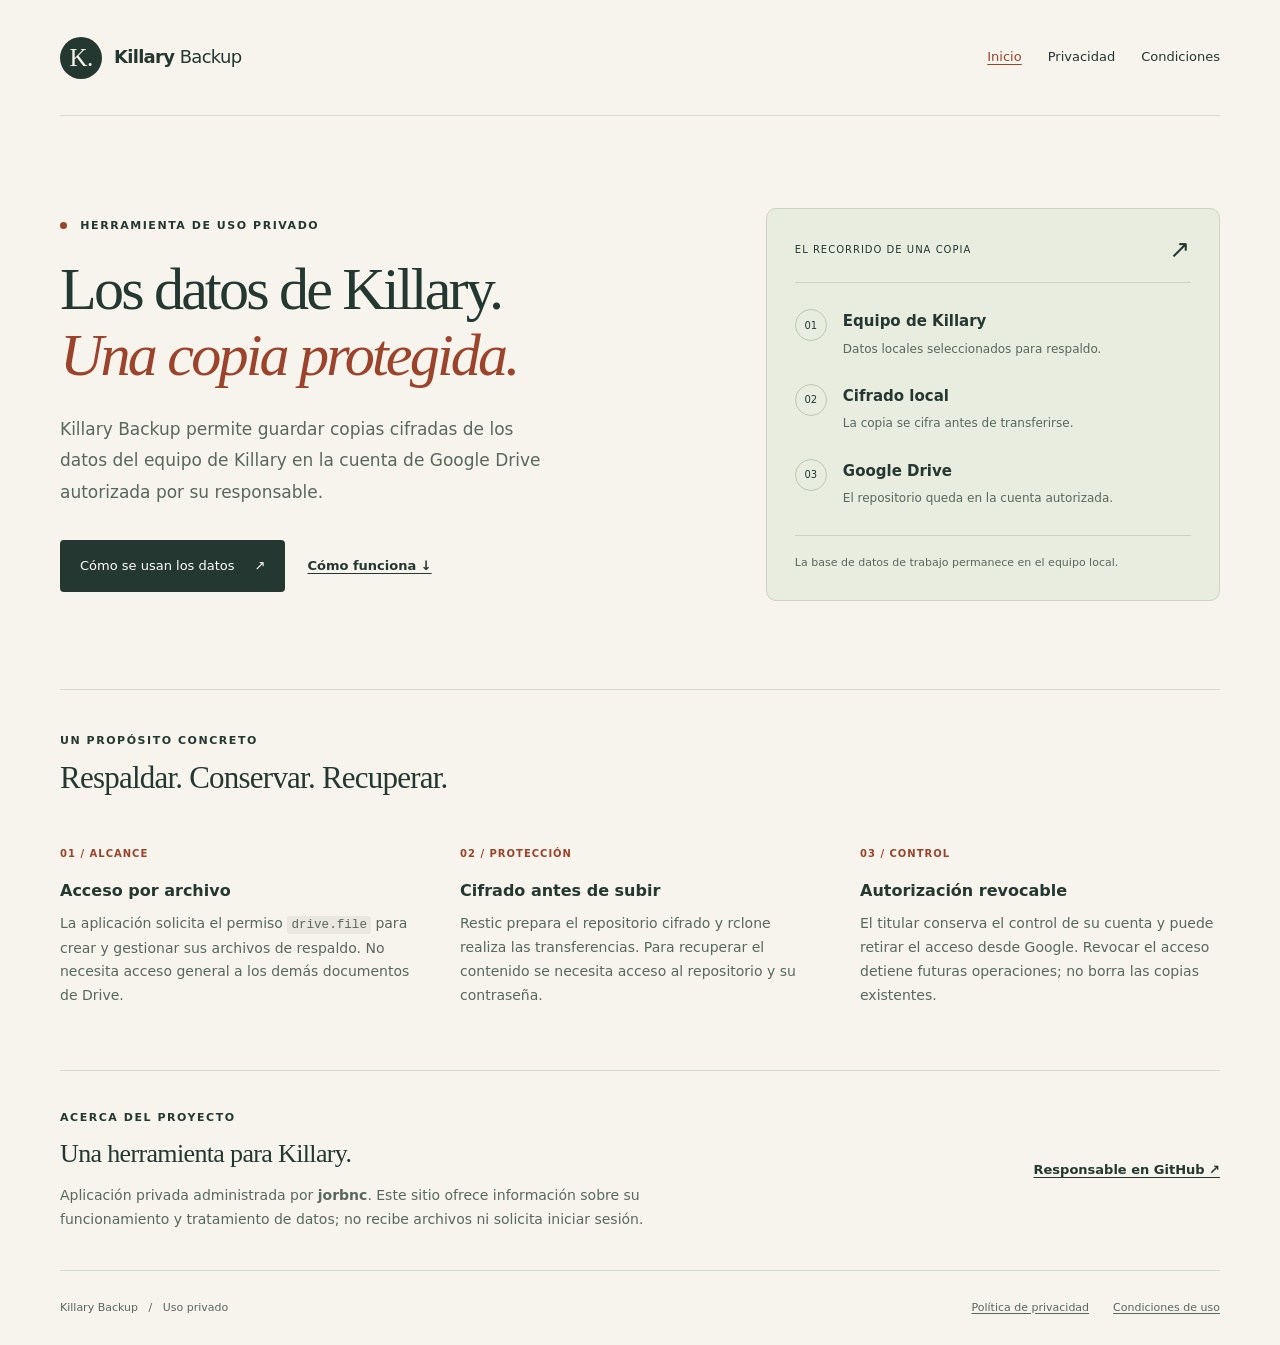
==== index.html @ 2e897e6d "Add Killary Backup public website and Pages setup guide" ====
<!doctype html>
<html lang="es">
<head>
  <meta charset="utf-8">
  <meta name="viewport" content="width=device-width, initial-scale=1">
  <meta name="description" content="Killary Backup: herramienta privada para guardar respaldos cifrados del equipo de Killary en Google Drive.">
  <meta name="theme-color" content="#f6f4ed">
  <title>Killary Backup · Respaldos privados</title>
  <link rel="stylesheet" href="styles.css">
</head>
<body>
  <a class="skip" href="#contenido">Ir al contenido</a>
  <div class="shell">
    <header class="header">
      <a class="brand" href="index.html" aria-label="Killary Backup, inicio"><span class="brand-mark" aria-hidden="true">K.</span><span>Killary <span class="brand-light">Backup</span></span></a>
      <nav aria-label="Principal"><a href="index.html" aria-current="page">Inicio</a><a href="privacidad.html">Privacidad</a><a href="condiciones.html">Condiciones</a></nav>
    </header>
    <main id="contenido">
      <section class="hero" aria-labelledby="titulo">
        <div>
          <p class="eyebrow"><span class="status-dot" aria-hidden="true"></span> Herramienta de uso privado</p>
          <h1 id="titulo">Los datos de Killary.<br><em>Una copia protegida.</em></h1>
          <p class="lead">Killary Backup permite guardar copias cifradas de los datos del equipo de Killary en la cuenta de Google Drive autorizada por su responsable.</p>
          <div class="actions"><a class="button" href="privacidad.html">Cómo se usan los datos <span aria-hidden="true">↗</span></a><a class="text-link" href="#funcionamiento">Cómo funciona ↓</a></div>
        </div>
        <aside class="summary" aria-label="Resumen del respaldo">
          <div class="summary-top"><span>EL RECORRIDO DE UNA COPIA</span><span aria-hidden="true">↗</span></div>
          <ol class="journey">
            <li><span class="step-number">01</span><div><strong>Equipo de Killary</strong><p>Datos locales seleccionados para respaldo.</p></div></li>
            <li><span class="step-number">02</span><div><strong>Cifrado local</strong><p>La copia se cifra antes de transferirse.</p></div></li>
            <li><span class="step-number">03</span><div><strong>Google Drive</strong><p>El repositorio queda en la cuenta autorizada.</p></div></li>
          </ol>
          <p class="summary-note">La base de datos de trabajo permanece en el equipo local.</p>
        </aside>
      </section>
      <section class="details" id="funcionamiento" aria-labelledby="como-funciona">
        <div class="section-heading"><p class="eyebrow">Un propósito concreto</p><h2 id="como-funciona">Respaldar. Conservar. Recuperar.</h2></div>
        <div class="cards">
          <article><span class="card-index">01 / ALCANCE</span><h3>Acceso por archivo</h3><p>La aplicación solicita el permiso <code>drive.file</code> para crear y gestionar sus archivos de respaldo. No necesita acceso general a los demás documentos de Drive.</p></article>
          <article><span class="card-index">02 / PROTECCIÓN</span><h3>Cifrado antes de subir</h3><p>Restic prepara el repositorio cifrado y rclone realiza las transferencias. Para recuperar el contenido se necesita acceso al repositorio y su contraseña.</p></article>
          <article><span class="card-index">03 / CONTROL</span><h3>Autorización revocable</h3><p>El titular conserva el control de su cuenta y puede retirar el acceso desde Google. Revocar el acceso detiene futuras operaciones; no borra las copias existentes.</p></article>
        </div>
      </section>
      <section class="contact" aria-labelledby="contacto">
        <div><p class="eyebrow">Acerca del proyecto</p><h2 id="contacto">Una herramienta para Killary.</h2><p>Aplicación privada administrada por <strong>jorbnc</strong>. Este sitio ofrece información sobre su funcionamiento y tratamiento de datos; no recibe archivos ni solicita iniciar sesión.</p></div>
        <a class="text-link" href="https://github.com/jorbnc">Responsable en GitHub ↗</a>
      </section>
    </main>
    <footer class="footer"><span>Killary Backup <span aria-hidden="true">/</span> Uso privado</span><div><a href="privacidad.html">Política de privacidad</a><a href="condiciones.html">Condiciones de uso</a></div></footer>
  </div>
</body>
</html>
---- styles.css ----
@charset "UTF-8";
:root { color-scheme: light; --paper: #f6f4ed; --ink: #243731; --muted: #59675e; --line: #d7dcd0; --accent: #9b432b; --soft: #e9eddf; }
* { box-sizing: border-box; }
html { scroll-behavior: smooth; }
body { margin: 0; background: var(--paper); color: var(--ink); font-family: system-ui, -apple-system, "Segoe UI", sans-serif; line-height: 1.7; }
a { color: inherit; text-underline-offset: .22em; }
a:hover { color: var(--accent); }
a:focus-visible { outline: 3px solid var(--accent); outline-offset: 5px; border-radius: 2px; }
.shell { width: min(1160px, calc(100% - 80px)); margin-inline: auto; }
.skip { position: absolute; top: -100px; left: 20px; padding: 12px 20px; z-index: 2; background: var(--ink); color: white; }
.skip:focus { top: 10px; }
.header { min-height: 116px; display: flex; justify-content: space-between; align-items: center; gap: 28px; border-bottom: 1px solid var(--line); }
.brand { display: inline-flex; align-items: center; gap: 12px; text-decoration: none; font-size: 18px; font-weight: 700; letter-spacing: -.04em; white-space: nowrap; }
.brand-mark { display: grid; place-items: center; width: 42px; height: 42px; background: var(--ink); color: var(--paper); border-radius: 50%; font-family: Georgia, serif; font-size: 25px; font-weight: 400; }
.brand-light { font-weight: 400; }
nav { display: flex; flex-wrap: wrap; gap: 26px; font-size: 13px; }
nav a { padding-block: 10px; text-decoration: none; }
nav a[aria-current="page"] { color: var(--accent); text-decoration: underline; }
.hero { display: grid; grid-template-columns: 1.4fr 1fr; gap: 70px; align-items: center; padding: 92px 0 88px; }
.eyebrow { margin: 0 0 20px; font-size: 11px; letter-spacing: .14em; font-weight: 650; text-transform: uppercase; }
.status-dot { display: inline-block; width: 7px; height: 7px; border-radius: 50%; margin-right: 8px; background: var(--accent); }
h1, h2, h3, p { overflow-wrap: break-word; }
h1 { margin: 0; font-family: Georgia, "Times New Roman", serif; font-size: clamp(40px, 4.7vw, 64px); line-height: 1.1; font-weight: 400; letter-spacing: -.047em; }
h1 em { color: var(--accent); font-weight: 400; }
.lead { max-width: 490px; margin: 26px 0 0; color: var(--muted); font-size: 17px; line-height: 1.85; }
.actions { margin-top: 32px; display: flex; flex-wrap: wrap; align-items: center; gap: 22px; font-size: 13px; }
.button { display: inline-flex; align-items: center; gap: 20px; padding: 15px 20px; background: var(--ink); color: #fff; text-decoration: none; border-radius: 4px; }
.button:hover { background: #354f43; color: white; }
.text-link { font-size: 13px; font-weight: 600; }
.summary { padding: 28px; border: 1px solid #ccd3c2; border-radius: 10px; background: var(--soft); }
.summary-top { display: flex; justify-content: space-between; align-items: center; font-size: 10px; letter-spacing: .1em; border-bottom: 1px solid #cbd2c1; padding-bottom: 20px; }
.summary-top > :last-child { font-size: 25px; line-height: 1; }
.journey { list-style: none; margin: 26px 0; padding: 0; }
.journey li { display: flex; align-items: flex-start; gap: 16px; margin-bottom: 25px; }
.journey li:last-child { margin-bottom: 0; }
.step-number { display: grid; place-items: center; flex-shrink: 0; width: 32px; height: 32px; border: 1px solid #bdc7b4; border-radius: 50%; font-size: 10px; font-variant-numeric: tabular-nums; }
.journey strong { display: block; font-size: 15px; font-weight: 600; }
.journey p { margin: 4px 0 0; font-size: 12px; color: var(--muted); }
.summary-note { margin: 0; padding-top: 18px; border-top: 1px solid #cbd2c1; font-size: 11px; color: var(--muted); }
.details { border-top: 1px solid var(--line); padding: 42px 0 62px; }
.section-heading .eyebrow { margin-bottom: 8px; }
h2 { margin: 0; font-family: Georgia, "Times New Roman", serif; font-size: 31px; font-weight: 400; line-height: 1.25; letter-spacing: -.025em; }
.cards { display: grid; grid-template-columns: repeat(3, minmax(0, 1fr)); gap: 40px; margin-top: 40px; }
.card-index { font-size: 10px; letter-spacing: .1em; color: var(--accent); font-weight: 650; }
h3 { font-size: 16px; margin: 12px 0 8px; font-weight: 650; }
.cards p { margin: 0; font-size: 14px; color: var(--muted); }
code { padding: 2px 4px; border-radius: 3px; background: #e9e7de; font-size: .9em; overflow-wrap: anywhere; }
.contact { display: flex; align-items: center; justify-content: space-between; gap: 40px; border-block: 1px solid var(--line); padding-block: 38px; }
.contact .eyebrow { margin-bottom: 10px; }
.contact h2 { font-size: 26px; }
.contact p:last-child { max-width: 620px; margin: 14px 0 0; color: var(--muted); font-size: 14px; }
.contact > a { flex-shrink: 0; }
.footer { display: flex; align-items: center; justify-content: space-between; gap: 24px; padding: 28px 0; color: var(--muted); font-size: 11px; }
.footer span span { margin-inline: 7px; }
.footer div { display: flex; flex-wrap: wrap; gap: 24px; }
.document { max-width: 760px; margin: 68px auto 80px; }
.document h1 { font-size: clamp(38px, 5vw, 54px); }
.document-intro { margin-top: 26px; font-size: 18px; color: var(--muted); }
.updated { padding-bottom: 28px; border-bottom: 1px solid var(--line); margin-bottom: 36px; font-size: 12px; color: var(--muted); }
.document section { margin-block: 32px; }
.document h2 { font-family: inherit; font-size: 20px; font-weight: 650; letter-spacing: -.025em; }
.document section p { font-size: 15px; }
@media (max-width: 900px) {
  .hero { grid-template-columns: 1fr; gap: 38px; padding-block: 58px; }
  .summary { max-width: 560px; }
  .cards { gap: 24px; }
  .contact { flex-direction: column; align-items: flex-start; gap: 20px; }
}
@media (max-width: 600px) {
  .shell { width: calc(100% - 36px); }
  .header { align-items: flex-start; flex-direction: column; justify-content: center; gap: 12px; padding-block: 20px; }
  nav { width: 100%; gap: 24px; }
  .hero { padding-block: 42px; }
  .lead { font-size: 16px; }
  .summary { padding: 22px; }
  .cards { grid-template-columns: 1fr; gap: 30px; }
  .details { padding-block: 34px; }
  .footer { flex-direction: column; align-items: flex-start; gap: 14px; }
  .document { margin-block: 40px; }
  .document-intro { font-size: 16px; }
}
@media (prefers-reduced-motion: reduce) { html { scroll-behavior: auto; } }
@media print {
  body { background: white; color: black; }
  .shell { width: 100%; }
  nav, .skip, .actions { display: none; }
  .document { max-width: none; margin-block: 30px; }
  .document section { break-inside: avoid; }
}
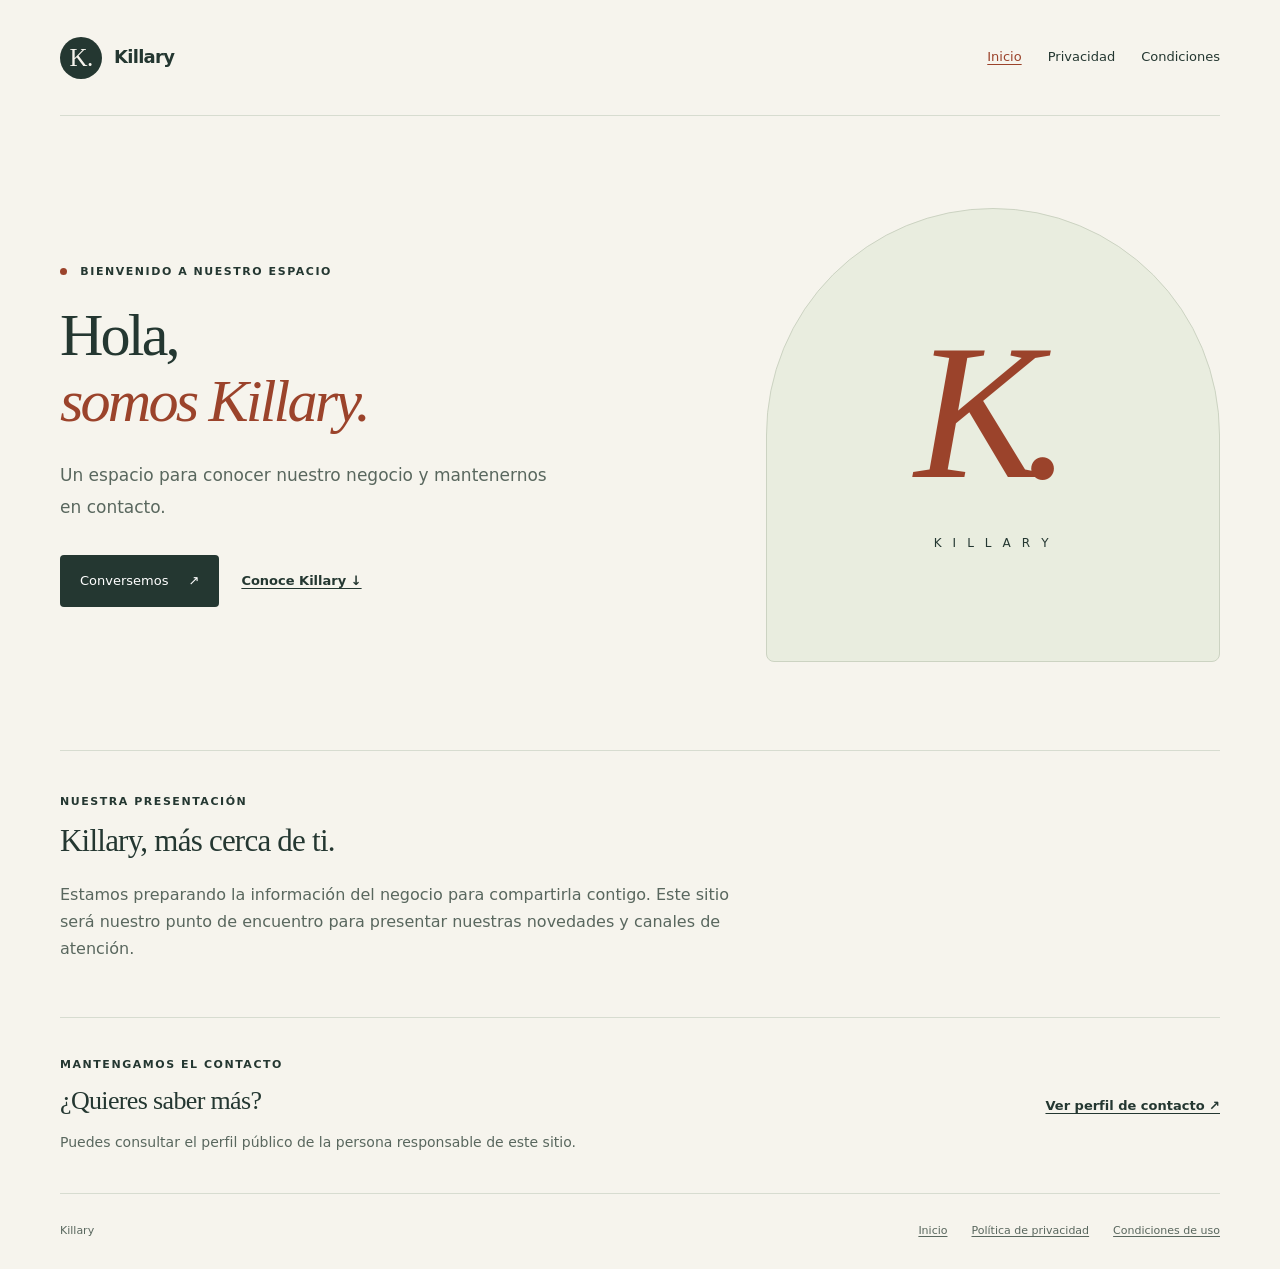
==== commit 37d049b5: "Present Killary as a business website" ====
--- a/index.html
+++ b/index.html
@@ -3,50 +3,39 @@
 <head>
   <meta charset="utf-8">
   <meta name="viewport" content="width=device-width, initial-scale=1">
-  <meta name="description" content="Killary Backup: herramienta privada para guardar respaldos cifrados del equipo de Killary en Google Drive.">
+  <meta name="description" content="Conoce Killary. Presentación del negocio y contacto.">
   <meta name="theme-color" content="#f6f4ed">
-  <title>Killary Backup · Respaldos privados</title>
+  <title>Killary · Bienvenidos</title>
   <link rel="stylesheet" href="styles.css">
 </head>
 <body>
   <a class="skip" href="#contenido">Ir al contenido</a>
   <div class="shell">
     <header class="header">
-      <a class="brand" href="index.html" aria-label="Killary Backup, inicio"><span class="brand-mark" aria-hidden="true">K.</span><span>Killary <span class="brand-light">Backup</span></span></a>
+      <a class="brand" href="index.html" aria-label="Killary, inicio"><span class="brand-mark" aria-hidden="true">K.</span><span>Killary</span></a>
       <nav aria-label="Principal"><a href="index.html" aria-current="page">Inicio</a><a href="privacidad.html">Privacidad</a><a href="condiciones.html">Condiciones</a></nav>
     </header>
     <main id="contenido">
       <section class="hero" aria-labelledby="titulo">
         <div>
-          <p class="eyebrow"><span class="status-dot" aria-hidden="true"></span> Herramienta de uso privado</p>
-          <h1 id="titulo">Los datos de Killary.<br><em>Una copia protegida.</em></h1>
-          <p class="lead">Killary Backup permite guardar copias cifradas de los datos del equipo de Killary en la cuenta de Google Drive autorizada por su responsable.</p>
-          <div class="actions"><a class="button" href="privacidad.html">Cómo se usan los datos <span aria-hidden="true">↗</span></a><a class="text-link" href="#funcionamiento">Cómo funciona ↓</a></div>
+          <p class="eyebrow"><span class="status-dot" aria-hidden="true"></span> Bienvenido a nuestro espacio</p>
+          <h1 id="titulo">Hola,<br><em>somos Killary.</em></h1>
+          <p class="lead">Un espacio para conocer nuestro negocio y mantenernos en contacto.</p>
+          <div class="actions"><a class="button" href="#contacto">Conversemos <span aria-hidden="true">↗</span></a><a class="text-link" href="#nosotros">Conoce Killary ↓</a></div>
         </div>
-        <aside class="summary" aria-label="Resumen del respaldo">
-          <div class="summary-top"><span>EL RECORRIDO DE UNA COPIA</span><span aria-hidden="true">↗</span></div>
-          <ol class="journey">
-            <li><span class="step-number">01</span><div><strong>Equipo de Killary</strong><p>Datos locales seleccionados para respaldo.</p></div></li>
-            <li><span class="step-number">02</span><div><strong>Cifrado local</strong><p>La copia se cifra antes de transferirse.</p></div></li>
-            <li><span class="step-number">03</span><div><strong>Google Drive</strong><p>El repositorio queda en la cuenta autorizada.</p></div></li>
-          </ol>
-          <p class="summary-note">La base de datos de trabajo permanece en el equipo local.</p>
-        </aside>
+        <div class="identity-panel" aria-hidden="true"><span class="identity-k">K.</span><span class="identity-name">K I L L A R Y</span></div>
       </section>
-      <section class="details" id="funcionamiento" aria-labelledby="como-funciona">
-        <div class="section-heading"><p class="eyebrow">Un propósito concreto</p><h2 id="como-funciona">Respaldar. Conservar. Recuperar.</h2></div>
-        <div class="cards">
-          <article><span class="card-index">01 / ALCANCE</span><h3>Acceso por archivo</h3><p>La aplicación solicita el permiso <code>drive.file</code> para crear y gestionar sus archivos de respaldo. No necesita acceso general a los demás documentos de Drive.</p></article>
-          <article><span class="card-index">02 / PROTECCIÓN</span><h3>Cifrado antes de subir</h3><p>Restic prepara el repositorio cifrado y rclone realiza las transferencias. Para recuperar el contenido se necesita acceso al repositorio y su contraseña.</p></article>
-          <article><span class="card-index">03 / CONTROL</span><h3>Autorización revocable</h3><p>El titular conserva el control de su cuenta y puede retirar el acceso desde Google. Revocar el acceso detiene futuras operaciones; no borra las copias existentes.</p></article>
-        </div>
+      <section class="about" id="nosotros" aria-labelledby="nosotros-titulo">
+        <p class="eyebrow">Nuestra presentación</p>
+        <h2 id="nosotros-titulo">Killary, más cerca de ti.</h2>
+        <p>Estamos preparando la información del negocio para compartirla contigo. Este sitio será nuestro punto de encuentro para presentar nuestras novedades y canales de atención.</p>
       </section>
       <section class="contact" aria-labelledby="contacto">
-        <div><p class="eyebrow">Acerca del proyecto</p><h2 id="contacto">Una herramienta para Killary.</h2><p>Aplicación privada administrada por <strong>jorbnc</strong>. Este sitio ofrece información sobre su funcionamiento y tratamiento de datos; no recibe archivos ni solicita iniciar sesión.</p></div>
-        <a class="text-link" href="https://github.com/jorbnc">Responsable en GitHub ↗</a>
+        <div><p class="eyebrow">Mantengamos el contacto</p><h2 id="contacto">¿Quieres saber más?</h2><p>Puedes consultar el perfil público de la persona responsable de este sitio.</p></div>
+        <a class="text-link" href="https://github.com/jorbnc">Ver perfil de contacto ↗</a>
       </section>
     </main>
-    <footer class="footer"><span>Killary Backup <span aria-hidden="true">/</span> Uso privado</span><div><a href="privacidad.html">Política de privacidad</a><a href="condiciones.html">Condiciones de uso</a></div></footer>
+    <footer class="footer"><span>Killary</span><div><a href="index.html">Inicio</a><a href="privacidad.html">Política de privacidad</a><a href="condiciones.html">Condiciones de uso</a></div></footer>
   </div>
 </body>
 </html>
--- a/styles.css
+++ b/styles.css
@@ -12,7 +12,6 @@
 .header { min-height: 116px; display: flex; justify-content: space-between; align-items: center; gap: 28px; border-bottom: 1px solid var(--line); }
 .brand { display: inline-flex; align-items: center; gap: 12px; text-decoration: none; font-size: 18px; font-weight: 700; letter-spacing: -.04em; white-space: nowrap; }
 .brand-mark { display: grid; place-items: center; width: 42px; height: 42px; background: var(--ink); color: var(--paper); border-radius: 50%; font-family: Georgia, serif; font-size: 25px; font-weight: 400; }
-.brand-light { font-weight: 400; }
 nav { display: flex; flex-wrap: wrap; gap: 26px; font-size: 13px; }
 nav a { padding-block: 10px; text-decoration: none; }
 nav a[aria-current="page"] { color: var(--accent); text-decoration: underline; }
@@ -27,23 +26,14 @@
 .button { display: inline-flex; align-items: center; gap: 20px; padding: 15px 20px; background: var(--ink); color: #fff; text-decoration: none; border-radius: 4px; }
 .button:hover { background: #354f43; color: white; }
 .text-link { font-size: 13px; font-weight: 600; }
-.summary { padding: 28px; border: 1px solid #ccd3c2; border-radius: 10px; background: var(--soft); }
-.summary-top { display: flex; justify-content: space-between; align-items: center; font-size: 10px; letter-spacing: .1em; border-bottom: 1px solid #cbd2c1; padding-bottom: 20px; }
-.summary-top > :last-child { font-size: 25px; line-height: 1; }
-.journey { list-style: none; margin: 26px 0; padding: 0; }
-.journey li { display: flex; align-items: flex-start; gap: 16px; margin-bottom: 25px; }
-.journey li:last-child { margin-bottom: 0; }
-.step-number { display: grid; place-items: center; flex-shrink: 0; width: 32px; height: 32px; border: 1px solid #bdc7b4; border-radius: 50%; font-size: 10px; font-variant-numeric: tabular-nums; }
-.journey strong { display: block; font-size: 15px; font-weight: 600; }
-.journey p { margin: 4px 0 0; font-size: 12px; color: var(--muted); }
-.summary-note { margin: 0; padding-top: 18px; border-top: 1px solid #cbd2c1; font-size: 11px; color: var(--muted); }
-.details { border-top: 1px solid var(--line); padding: 42px 0 62px; }
-.section-heading .eyebrow { margin-bottom: 8px; }
+.identity-panel { aspect-ratio: 1; display: flex; flex-direction: column; justify-content: center; align-items: center; border: 1px solid #ccd3c2; border-radius: 50% 50% 8px 8px; background: var(--soft); padding: 30px; }
+.identity-k { font: italic clamp(120px, 15vw, 210px)/1 Georgia, serif; letter-spacing: -.1em; margin-left: -.1em; color: var(--accent); }
+.identity-name { margin-top: 24px; font-size: 12px; letter-spacing: .3em; }
+.about { padding: 42px 0 55px; border-top: 1px solid var(--line); }
+.about .eyebrow { margin-bottom: 10px; }
+.about > p:last-child { max-width: 670px; font-size: 16px; color: var(--muted); margin: 20px 0 0; }
 h2 { margin: 0; font-family: Georgia, "Times New Roman", serif; font-size: 31px; font-weight: 400; line-height: 1.25; letter-spacing: -.025em; }
-.cards { display: grid; grid-template-columns: repeat(3, minmax(0, 1fr)); gap: 40px; margin-top: 40px; }
-.card-index { font-size: 10px; letter-spacing: .1em; color: var(--accent); font-weight: 650; }
 h3 { font-size: 16px; margin: 12px 0 8px; font-weight: 650; }
-.cards p { margin: 0; font-size: 14px; color: var(--muted); }
 code { padding: 2px 4px; border-radius: 3px; background: #e9e7de; font-size: .9em; overflow-wrap: anywhere; }
 .contact { display: flex; align-items: center; justify-content: space-between; gap: 40px; border-block: 1px solid var(--line); padding-block: 38px; }
 .contact .eyebrow { margin-bottom: 10px; }
@@ -62,8 +52,7 @@
 .document section p { font-size: 15px; }
 @media (max-width: 900px) {
   .hero { grid-template-columns: 1fr; gap: 38px; padding-block: 58px; }
-  .summary { max-width: 560px; }
-  .cards { gap: 24px; }
+  .identity-panel { width: min(100%, 420px); justify-self: center; }
   .contact { flex-direction: column; align-items: flex-start; gap: 20px; }
 }
 @media (max-width: 600px) {
@@ -72,9 +61,6 @@
   nav { width: 100%; gap: 24px; }
   .hero { padding-block: 42px; }
   .lead { font-size: 16px; }
-  .summary { padding: 22px; }
-  .cards { grid-template-columns: 1fr; gap: 30px; }
-  .details { padding-block: 34px; }
   .footer { flex-direction: column; align-items: flex-start; gap: 14px; }
   .document { margin-block: 40px; }
   .document-intro { font-size: 16px; }
